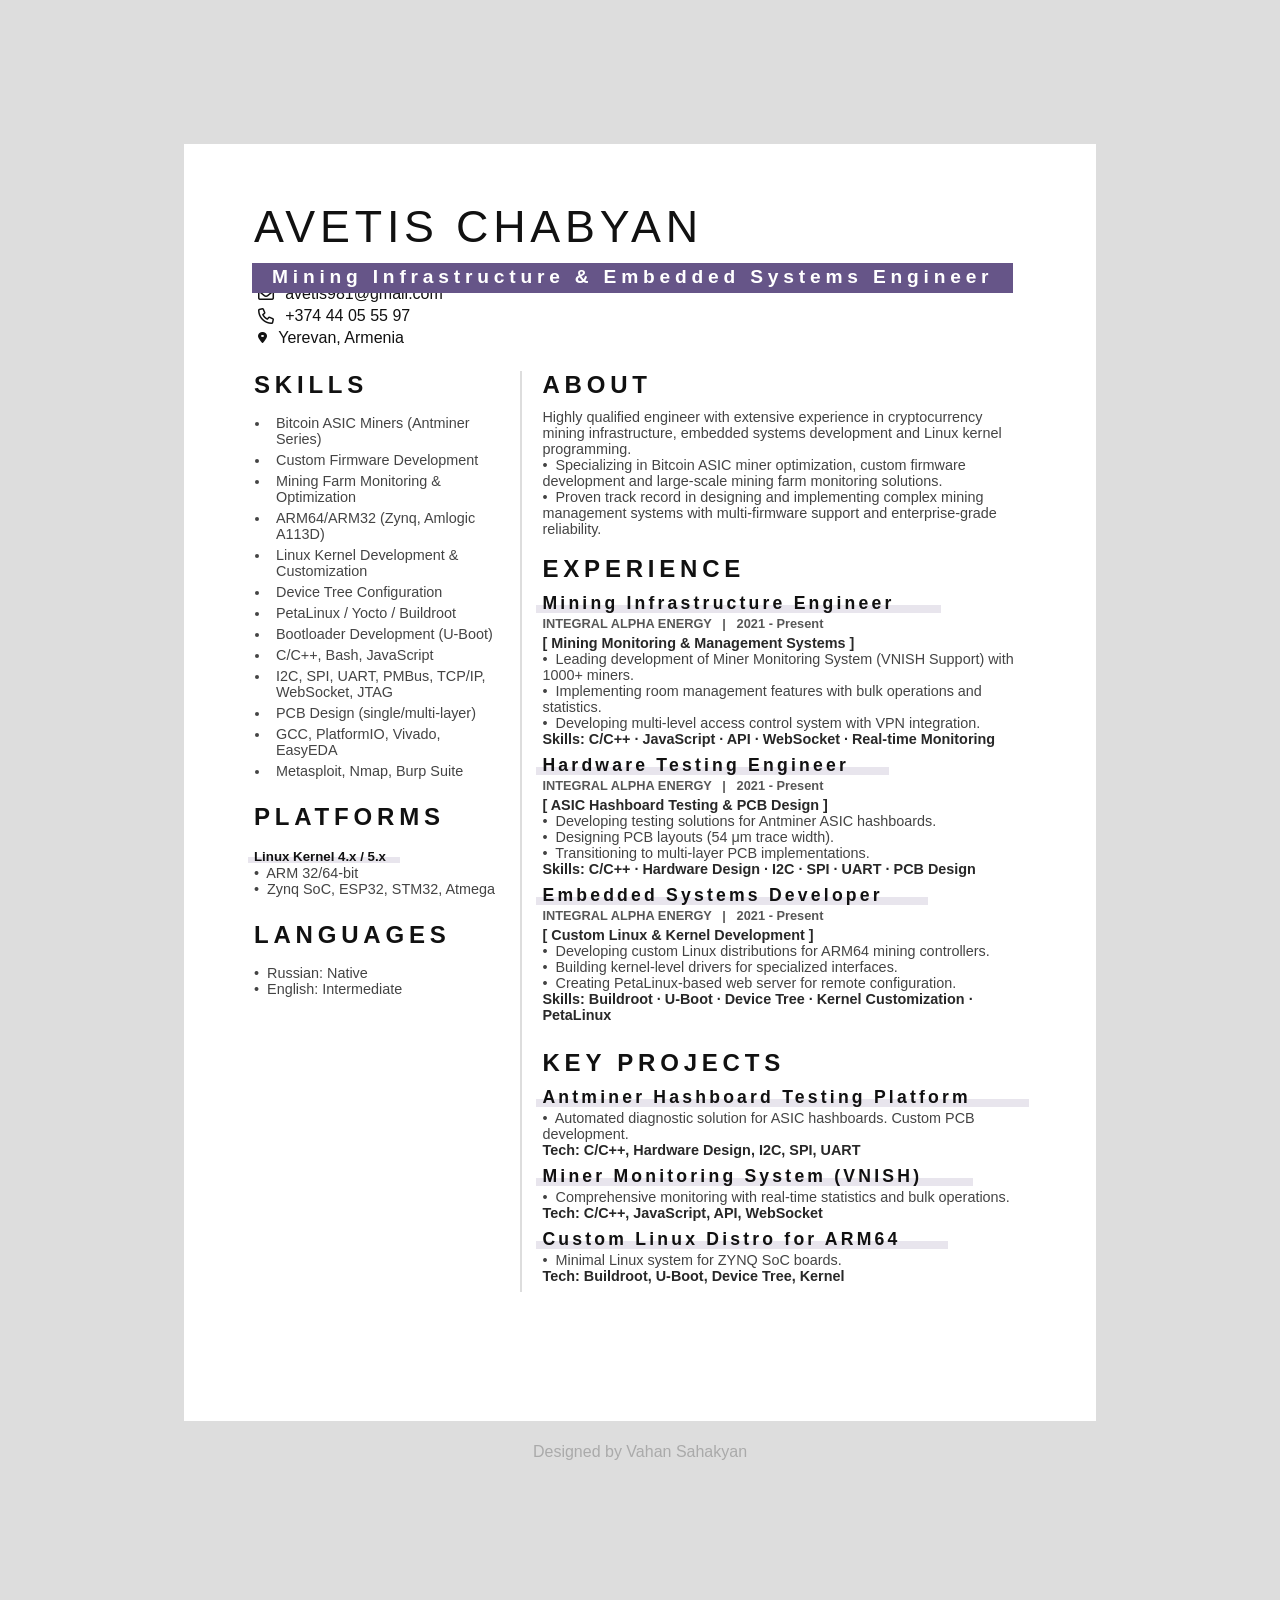
==== avetis-chabyan/index.html @ a79128ee "add Avetis Chabyan CV page Co-Authored-By: Claude Opus 4.6 <noreply@anthropic.com>" ====
<!DOCTYPE html>
<html lang="en">
  <head>
    <meta charset="UTF-8" />
    <meta http-equiv="X-UA-Compatible" content="IE=edge" />
    <meta
      name="viewport"
      content="width=device-width, initial-scale=0.5, maximum-scale=0.5"
    />
    <link rel="stylesheet" href="../style.css" />
    <link id="dark-css" rel="stylesheet" href="../dark.css" />
    <link id="pdf-mode-css" rel="stylesheet" href="../pdf-mode.css" disabled />
    <link
      href="https://fonts.googleapis.com/css2?family=Raleway"
      rel="stylesheet"
    />
    <link
      href="https://fonts.googleapis.com/css?family=Old+Standard+TT:400i|Rubik"
      rel="stylesheet"
    />
    <link rel="icon" type="image/png" href="../favicon_blue.png" />
    <link rel="stylesheet" href="../icons/fa6_1_1/css/all.min.css" />
    <script defer src="../script.js"></script>
    <title>Curriculum Vitae | Avetis Chabyan</title>
  </head>
  <body>
    <div class="cover">
      <div class="a4-grid">
        <div class="left"></div>
        <div class="middle">
          <div class="a4">
            <div class="wrapper">
              <header>
                <div class="title">
                  <h1 class="full-name">
                    AVETIS
                    <span>CHABYAN</span>
                  </h1>
                  <h4 class="profession">Mining Infrastructure & Embedded Systems Engineer</h4>
                </div>
              </header>
              <section class="pdf-mode-contacts">
                <div class="pdf-mode-contacts__row">
                  <i class="fa-regular fa-envelope"></i>
                  <div>avetis981@gmail.com</div>
                </div>
                <div class="pdf-mode-contacts__row">
                  <i class="fa-regular fa-phone"></i>
                  <div>+374 44 05 55 97</div>
                </div>
                <div class="pdf-mode-contacts__row">
                  <i class="fa-solid fa-location-dot fa-xs"></i>
                  <div>Yerevan, Armenia</div>
                </div>
              </section>
              <div class="content-wrapper">
                <aside>
                  <div class="skills">
                    <h2>SKILLS</h2>
                    <ul>
                      <li>Bitcoin ASIC Miners (Antminer Series)</li>
                      <li>Custom Firmware Development</li>
                      <li>Mining Farm Monitoring & Optimization</li>
                      <li>ARM64/ARM32 (Zynq, Amlogic A113D)</li>
                      <li>Linux Kernel Development & Customization</li>
                      <li>Device Tree Configuration</li>
                      <li>PetaLinux / Yocto / Buildroot</li>
                      <li>Bootloader Development (U-Boot)</li>
                      <li>C/C++, Bash, JavaScript</li>
                      <li>I2C, SPI, UART, PMBus, TCP/IP, WebSocket, JTAG</li>
                      <li>PCB Design (single/multi-layer)</li>
                      <li>GCC, PlatformIO, Vivado, EasyEDA</li>
                      <li>Metasploit, Nmap, Burp Suite</li>
                    </ul>
                  </div>

                  <h2>PLATFORMS</h2>
                  <div class="education">
                    <section>
                      <div>
                        <h5>Linux Kernel 4.x / 5.x</h5>
                        <p>&bull;&nbsp; ARM 32/64-bit</p>
                        <p>&bull;&nbsp; Zynq SoC, ESP32, STM32, Atmega</p>
                      </div>
                    </section>
                  </div>

                  <h2>LANGUAGES</h2>
                  <div class="education">
                    <section>
                      <div>
                        <p>&bull;&nbsp; Russian: Native</p>
                        <p>&bull;&nbsp; English: Intermediate</p>
                      </div>
                    </section>
                  </div>
                </aside>
                <div class="content">
                  <div class="experience">
                    <!-- ABOUT START -->
                    <h2>ABOUT</h2>
                    <p>
                      Highly qualified engineer with extensive experience in
                      cryptocurrency mining infrastructure, embedded systems
                      development and Linux kernel programming.
                      <br />&bull;&nbsp; Specializing in Bitcoin ASIC miner
                      optimization, custom firmware development and large-scale
                      mining farm monitoring solutions.
                      <br />&bull;&nbsp; Proven track record in designing and
                      implementing complex mining management systems with
                      multi-firmware support and enterprise-grade reliability.
                    </p>
                    <br />
                    <!-- ABOUT END -->

                    <!-- EXPERIENCE START -->
                    <h2>EXPERIENCE</h2>

                    <!-- 1 -->
                    <h3 class="experience-name">
                      Mining Infrastructure Engineer
                    </h3>
                    <div class="job-info">
                      <h4>
                        INTEGRAL ALPHA ENERGY
                        <span>&nbsp; | &nbsp;</span>
                        2021 - Present
                      </h4>
                    </div>
                    <p style="margin-bottom: 8px">
                      <strong>
                        [ Mining Monitoring & Management Systems ]
                      </strong>
                      <br />
                      &bull;&nbsp; Leading development of Miner Monitoring System
                      (VNISH Support) with 1000+ miners.
                      <br />&bull;&nbsp; Implementing room management features
                      with bulk operations and statistics.
                      <br />&bull;&nbsp; Developing multi-level access control
                      system with VPN integration.
                      <br />
                      <strong>
                        Skills: C/C++ · JavaScript · API · WebSocket · Real-time
                        Monitoring
                      </strong>
                    </p>

                    <!-- 2 -->
                    <h3 class="experience-name">
                      Hardware Testing Engineer
                    </h3>
                    <div class="job-info">
                      <h4>
                        INTEGRAL ALPHA ENERGY
                        <span>&nbsp; | &nbsp;</span>
                        2021 - Present
                      </h4>
                    </div>
                    <p style="margin-bottom: 8px">
                      <strong>
                        [ ASIC Hashboard Testing & PCB Design ]
                      </strong>
                      <br />
                      &bull;&nbsp; Developing testing solutions for Antminer ASIC
                      hashboards.
                      <br />&bull;&nbsp; Designing PCB layouts (54 μm trace
                      width).
                      <br />&bull;&nbsp; Transitioning to multi-layer PCB
                      implementations.
                      <br />
                      <strong>
                        Skills: C/C++ · Hardware Design · I2C · SPI · UART · PCB
                        Design
                      </strong>
                    </p>

                    <!-- 3 -->
                    <h3 class="experience-name">
                      Embedded Systems Developer
                    </h3>
                    <div class="job-info">
                      <h4>
                        INTEGRAL ALPHA ENERGY
                        <span>&nbsp; | &nbsp;</span>
                        2021 - Present
                      </h4>
                    </div>
                    <p style="margin-bottom: 8px">
                      <strong>
                        [ Custom Linux & Kernel Development ]
                      </strong>
                      <br />
                      &bull;&nbsp; Developing custom Linux distributions for
                      ARM64 mining controllers.
                      <br />&bull;&nbsp; Building kernel-level drivers for
                      specialized interfaces.
                      <br />&bull;&nbsp; Creating PetaLinux-based web server for
                      remote configuration.
                      <br />
                      <strong>
                        Skills: Buildroot · U-Boot · Device Tree · Kernel
                        Customization · PetaLinux
                      </strong>
                    </p>

                    <!-- EXPERIENCE END -->

                    <br />

                    <!-- KEY PROJECTS -->
                    <h2>KEY PROJECTS</h2>
                    <h3 class="experience-name">
                      Antminer Hashboard Testing Platform
                    </h3>
                    <p style="margin-bottom: 8px">
                      &bull;&nbsp; Automated diagnostic solution for ASIC
                      hashboards. Custom PCB development.
                      <br />
                      <strong>Tech: C/C++, Hardware Design, I2C, SPI, UART</strong>
                    </p>

                    <h3 class="experience-name">
                      Miner Monitoring System (VNISH)
                    </h3>
                    <p style="margin-bottom: 8px">
                      &bull;&nbsp; Comprehensive monitoring with real-time
                      statistics and bulk operations.
                      <br />
                      <strong>Tech: C/C++, JavaScript, API, WebSocket</strong>
                    </p>

                    <h3 class="experience-name">
                      Custom Linux Distro for ARM64
                    </h3>
                    <p style="margin-bottom: 8px">
                      &bull;&nbsp; Minimal Linux system for ZYNQ SoC boards.
                      <br />
                      <strong>Tech: Buildroot, U-Boot, Device Tree, Kernel</strong>
                    </p>
                  </div>
                </div>
              </div>
            </div>
          </div>
        </div>
        <div class="right"></div>
      </div>

      <footer></footer>
    </div>
  </body>
</html>
---- style.css ----
:root {
  --primary-color: #658;
}

* {
  padding: 0;
  margin: 0;
  color: #111;

  font-family: 'Helvetica Neue', sans-serif;
}
html {
  background-color: #ddd;

  background-size: 10px 10px;
  background-position: 0 0, 5px 5px;
  background-repeat: repeat;
}

.cover {
  z-index: 0;
  height: 100vh;
  width: 100%;
}
.a4-grid {
  display: grid;
  grid-template-columns: 1fr 1fr 1fr;
  justify-items: center;
  align-items: center;
  height: 100vh;
}
.left {
  display: block;
  min-width: 6vw;
}
.right {
  display: block;
  /* min-width: 10vw; */
}

.a4 {
  z-index: 100;
  background: #fff;
  margin: 9em 0em 18em 0em;
  /*  */
  width: 57rem;
  aspect-ratio: 1 / 1.4;

  /* box-shadow: 20px 13px 30px #0002; */

  position: relative;
}
.a4::after {
  content: 'Designed by Vahan Sahakyan';
  position: absolute;
  bottom: -2.5rem;
  left: 50%;
  transform: translateX(-50%);
  color: #aaa;
}

.ln-svg,
.gh-svg {
  fill: #777;
  cursor: pointer;
}
.ln-svg:hover {
  fill: #0b65c2;
}
.gh-svg:hover {
  fill: #2e3741;
}

.hidden {
  display: none;
}

.sticker {
  z-index: 200;
  position: absolute;
  height: 95px;
  /* width: 195px; */
  /* top: 70px; */
  bottom: -45px;
  left: -50px;
  border: 1px solid #0006;
  border-radius: 4px;
  background-color: var(--primary-color);
  backdrop-filter: blur(3px);
  -webkit-backdrop-filter: blur(3px);
  box-shadow: 10px 5px 7px #0001;
  /*  */
  box-sizing: border-box;
  line-height: 30px;
  padding: 35px;
  display: flex;
  flex-direction: column;
  align-items: flex-start;
  justify-content: center;
}
li a:hover {
  outline: none;
  border: 1px solid #0006;
}
li a:active span,
li a:active {
  /* opacity: 0.9; */
  opacity: 0.9;
  /* color: #555; */
}
li a,
li a:active {
  box-shadow: none;
  transform: unset;
  transition: 70ms;
  border: 1px solid #0003;
  border-radius: 4px;
  background-color: var(--primary-color);
  padding: 0 1.6rem;
  text-decoration: none;
  cursor: pointer;
}

.phone,
.email {
  cursor: pointer;
  color: #222;

  font-family: 'Helvetica Neue', sans-serif;
  font-weight: bold;
  font-size: 1.2rem;
  flex: 1;
  opacity: 0.8;
}
.phone:hover,
.email:hover {
  opacity: 1;
}
.phone:active,
.email:active {
  opacity: 0.6;
}
/* .phone {
  flex: 1;
}
.email {
  flex: 1;
} */

header {
  display: flex;
  justify-content: space-between;
  align-items: center;
}

.avatar,
.full-name {
  flex: 1 1 1;
}
.avatar {
  margin-right: 1rem;
  margin-bottom: 0rem;
  z-index: 200;
  border-radius: 8px;
  height: 140px;
  width: 140px;
  backdrop-filter: blur(5px);
  -webkit-backdrop-filter: blur(5px);
  box-shadow: 10px 5px 14px #0004;

  /* background-image: url('./img/avatarShot2.png'); */
  background: url('./img/avatarShot2.jpeg');
  /* background-repeat: no-repeat; */
  background-size: 103%;
}

.full-name {
  font-family: 'Rubik', Sans-Serif;

  font-family: 'Helvetica Neue', sans-serif;
  font-weight: bold;

  margin-left: 20px;
  margin-bottom: 14px;
  font-weight: 300;
  font-size: 2.8rem;
  line-height: 1em;
}
.full-name span {
  font-weight: 300;
  font-family: 'Rubik', Sans-Serif;

  font-family: 'Helvetica Neue', sans-serif;

  padding: 0px;
}
.profession {
  font-family: 'Helvetica Neue', sans-serif;
  height: 30px;
  margin-bottom: 0;
  margin-left: 18px;
  padding: 0 20px;
  width: fit-content;
  font-size: 1.2rem;
  color: #ffffff;
  background-color: var(--primary-color);

  line-height: 1.5em;
}

.profession:before {
  z-index: 1;
  /* content: ''; */
  position: absolute;
  bottom: 0;
  left: 99%;
  width: 8px;
  height: 0;
  border-top: 30px solid var(--primary-color);
  border-right: 1.6em solid transparent;
}

.title {
  position: relative;
}

h1,
h2,
h3,
h4 {
  font-family: 'Helvetica Neue', sans-serif;
  font-weight: bold;
}

h2 {
  font-weight: 600;
  /* margin-bottom: 20px; */
  margin-bottom: 10px;
  letter-spacing: 0.3rem;
}
h3 {
  font-size: 1.1rem;
  font-weight: 600;
  margin-bottom: 5px;
  letter-spacing: 0.2rem;
}
h4 {
  font-size: 0.8rem;
  font-weight: 600;
  margin-bottom: 5px;
}
.education section {
  margin-bottom: 1.5rem;
}
.education section div {
  margin-bottom: 12px;
}
.education h5 {
  position: relative;
  display: inline-block;
  z-index: 2 !important;
}
.education h5:after {
  z-index: -1 !important;
  content: '';
  height: 6px;
  width: 115%;
  background-color: var(--primary-color);
  opacity: 0.15;
  position: absolute;
  bottom: 1px;
  left: -6px;
}
strong {
  opacity: 0.9;
}
h6 {
  color: var(--primary-color);
  font-size: 12px;
  /* opacity: 0.7; */
}

.job-info {
  display: flex;
  align-items: center;
  justify-content: start;
  gap: 2em;
  opacity: 0.7;
  margin-bottom: 4px;
}
.job-info > * {
  margin: 0;
}

hr {
  border: none;
  height: 2px;
  background-color: #ddd;
}

h3.experience-name {
  position: relative;
  display: inline-block;
  margin-top: 0px;
  margin-bottom: 2px;
  z-index: 2 !important;
}
.experience-name:after {
  z-index: -1 !important;
  content: '';
  height: 8px;
  width: 115%;
  background-color: var(--primary-color);
  opacity: 0.15;
  position: absolute;
  bottom: 1px;
  left: -6px;
}

ul {
  padding-left: 1em;
  /* margin-bottom: 40px; */
  margin-bottom: 20px;
}
p {
  color: #777;
  color: #444;
  font-size: 0.9rem;
}

li {
  color: #777;
  color: #444;

  font-size: 0.9rem;
  padding-left: 6px;
}
.experience li {
  list-style: '>>';
}
li strong {
  font-family: 'Helvetica Neue', sans-serif;
  font-weight: bold;
  color: #444;
}

.project-cta {
  display: flex;
  justify-content: start;
  flex-direction: row-reverse;
  gap: 0.5rem;
  margin-top: -1em;
  margin-left: -1.5em;
}

.project-cta a:last-child {
  padding: 0 0.5rem;
}
.project-cta a:hover .code-expand-icon-show,
.project-cta a .code-expand-icon-hide {
  display: inline-block;
}
.project-cta a:hover .code-expand-icon-hide,
.project-cta a .code-expand-icon-show {
  display: none;
}
.project-cta span {
  display: flex;
  gap: 0.5rem;
}
.code-expand-icon-hide,
.code-expand-icon-show {
  height: 18px;
  opacity: 0.6;
  color: #0001;
}
footer {
  height: 0px;
}

.a4 .wrapper {
  padding: 60px 50px;
  overflow: hidden;
}

.a4 header {
  /* background-color: darkgray; */
  margin-bottom: 40px;
  letter-spacing: 0.3rem;
}

.a4 .content-wrapper {
  /* background-color: darkgray; */
  display: flex;
}

.a4 .content-wrapper aside {
  padding: 0 15px 0 20px;
  flex: 3.9;
}
.a4 .content-wrapper .content {
  border-left: 2px solid #ddd;
  padding: 0 20px;
  flex: 7.5;
}
.a4 .content-wrapper aside ul {
  margin-bottom: 1.5em;
}
.a4 .content-wrapper aside ul > ul {
  margin-bottom: 0;
  list-style: disc;
}
.a4 .content-wrapper aside li {
  margin-bottom: 5px;
}
.a4 .content-wrapper aside h2 {
  margin-bottom: 1rem;
}
.a4 .content-wrapper aside h3 {
  margin-top: 20px;
}
.a4 .content-wrapper .content ul:last-child {
  margin-bottom: 0;
}

.skills h2 {
  margin-bottom: 0.2rem;
}
.skills h3 {
  margin-bottom: 1.2rem;
}

#download svg {
  width: 2em;
  stroke: #666;
}
#download span {
  color: #666;
}
#download:hover svg,
#download:hover span {
  filter: brightness(50%);
}

#download {
  z-index: 9999;
  display: flex;
  align-items: center;
  gap: 1.25em;
  width: 10em;

  background-color: #fffa;
  /* border-radius: 10% / 1.5%; */
  backdrop-filter: blur(8px);
  -webkit-backdrop-filter: blur(8px);
  box-shadow: 10px 10px 25px #0002;

  border-radius: 10000px;

  text-decoration: none;
  position: fixed;
  padding: 0.5em 1.5em;
  left: 50%;
  top: 3em;
  transform: translate(-50%);
}
#download:active {
  opacity: 0.7;
}

section.pdf-mode-contacts {
  display: flex;
  margin: -3rem 0 1.5rem 1.5rem;
  flex-direction: column;
  gap: 4px;
  width: fit-content;
}
section.pdf-mode-contacts div.pdf-mode-contacts__row {
  display: flex;
  align-items: center;
  gap: 0.7rem;
}
.cursor-pointer {
  cursor: pointer;
}

@media print {
  #download,
  .glass,
  .sticker,
  .project-cta {
    display: none !important;
  }
  div.wrapper {
    padding-top: 3.3rem !important;
  }
  html {
    background: none;
  }
  .a4 {
    box-shadow: none;
    margin: 0;
  }
  .a4::after {
    display: none;
  }
}
---- dark.css ----
:root {
  --primary-color: rgb(111, 156, 208);
  --primary-color: #98c;
}

* {
  color: #eee;
}
html {
  background-color: #202124;
  /* background-image: radial-gradient(#333 10%, transparent 11%), */
  /* radial-gradient(#333 10%, transparent 11%); */
  /* background-image: none; */
}

.a4 {
  background: #303134;
  /* box-shadow: 20px 13px 30px #0002; */
  box-shadow: none;
}
.a4 .content-wrapper .content {
  border-left: 2px solid #fff2;
}

hr {
  background-color: #fff2;
}

.experience-name {
  color: var(--primary-color);
  opacity: 0.8;
}

.education h5 {
  color: var(--primary-color);
}
.experience-name:after,
.education h5:after {
  display: none;
}

.education h6 {
  color: unset;
  opacity: 0.9;
}

.ln-svg,
.gh-svg {
  fill: #606164;
}
.ln-svg:hover {
  fill: #0b65c2;
}
.gh-svg:hover {
  fill: #bbc4d0;
}
.glass {
  background-color: #8881;
  /* backdrop-filter: blur(20px); */
  box-shadow: 15px 15px 40px #0003;
  box-shadow: none;
}
.clipboard-message {
  color: #999;
}

.sticker {
  background-color: var(--primary-color);
}
.phone,
.email {
  color: #222;
}

.avatar {
  /* box-shadow: 10px 5px 14px #0004; */
  box-shadow: 5px 5px 10px #0002;
}

.profession {
  color: #000;
  background-color: var(--primary-color);
}
.profession:after {
  background-color: #fff2;
}

p {
  color: #bbb;
}

li {
  color: #bbb;
}
li strong {
  font-family: 'ProductSans Bold';
  color: #ddd;
}
a,
a * {
  color: #333 !important;
}

#download svg {
  width: 2em;
  stroke: #eee;
}
#download span {
  color: #eee !important;
}
#download:hover svg {
  stroke: var(--primary-color);
}
#download:hover span {
  /* color: var(--primary-color); */
}

#download:hover svg,
#download:hover span {
  filter: brightness(200%);
}

#download {
  background-color: #444b;
  backdrop-filter: blur(8px);
  -webkit-backdrop-filter: blur(8px);
}
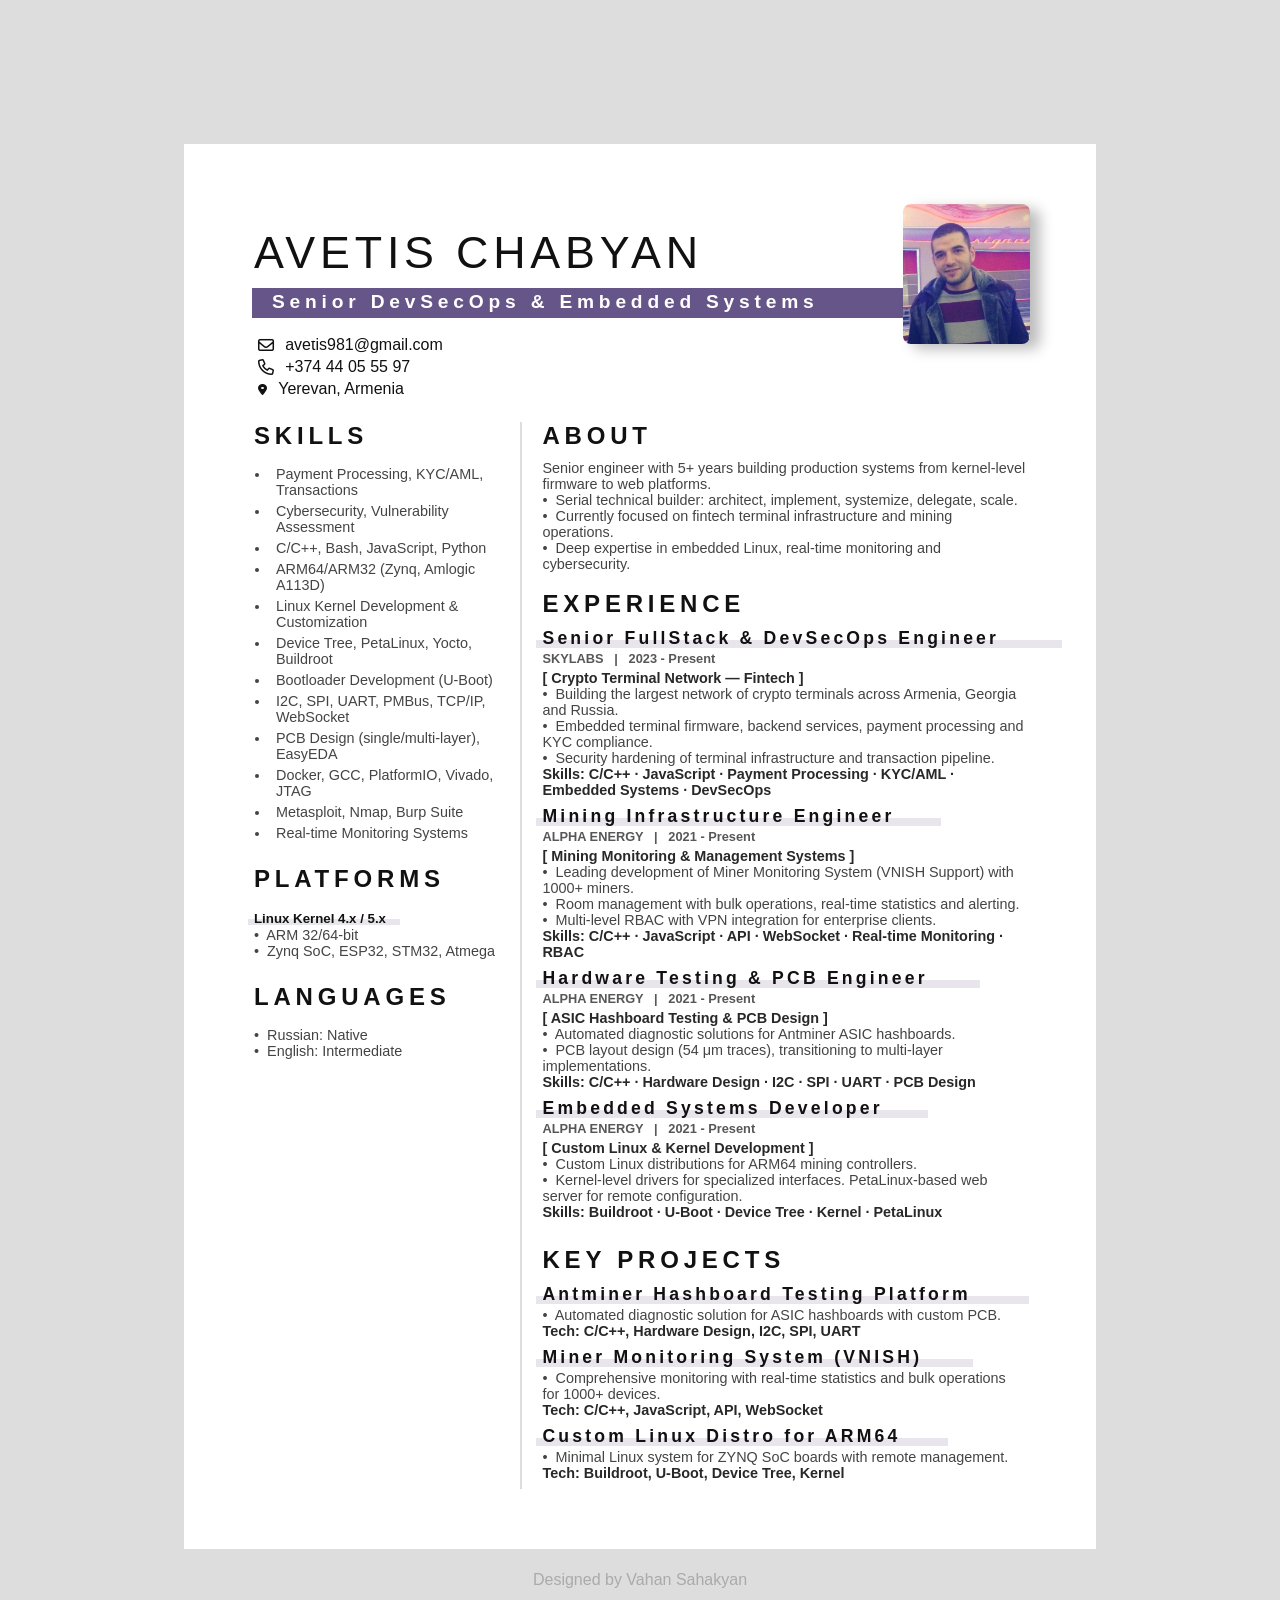
==== commit fb8e315e: "update all CVs: add Skylabs/Alpha Energy, avatars, Konstantin Orlov CV - Edgar: add Skylabs (fintech" ====
--- a/avetis-chabyan/index.html
+++ b/avetis-chabyan/index.html
@@ -22,6 +22,21 @@
     <link rel="stylesheet" href="../icons/fa6_1_1/css/all.min.css" />
     <script defer src="../script.js"></script>
     <title>Curriculum Vitae | Avetis Chabyan</title>
+    <style>
+      .avatar-avetis {
+        margin-right: 1rem;
+        z-index: 200;
+        border-radius: 8px;
+        height: 140px;
+        width: 140px;
+        backdrop-filter: blur(5px);
+        -webkit-backdrop-filter: blur(5px);
+        box-shadow: 10px 5px 14px #0004;
+        background: url('./avatar.jpg');
+        background-size: cover;
+        background-position: center top;
+      }
+    </style>
   </head>
   <body>
     <div class="cover">
@@ -36,8 +51,9 @@
                     AVETIS
                     <span>CHABYAN</span>
                   </h1>
-                  <h4 class="profession">Mining Infrastructure & Embedded Systems Engineer</h4>
-                </div>
+                  <h4 class="profession">Senior DevSecOps & Embedded Systems Engineer</h4>
+                </div>
+                <div class="avatar-avetis"></div>
               </header>
               <section class="pdf-mode-contacts">
                 <div class="pdf-mode-contacts__row">
@@ -58,19 +74,18 @@
                   <div class="skills">
                     <h2>SKILLS</h2>
                     <ul>
-                      <li>Bitcoin ASIC Miners (Antminer Series)</li>
-                      <li>Custom Firmware Development</li>
-                      <li>Mining Farm Monitoring & Optimization</li>
+                      <li>Payment Processing, KYC/AML, Transactions</li>
+                      <li>Cybersecurity, Vulnerability Assessment</li>
+                      <li>C/C++, Bash, JavaScript, Python</li>
                       <li>ARM64/ARM32 (Zynq, Amlogic A113D)</li>
-                      <li>Linux Kernel Development & Customization</li>
-                      <li>Device Tree Configuration</li>
-                      <li>PetaLinux / Yocto / Buildroot</li>
+                      <li>Linux Kernel Development &amp; Customization</li>
+                      <li>Device Tree, PetaLinux, Yocto, Buildroot</li>
                       <li>Bootloader Development (U-Boot)</li>
-                      <li>C/C++, Bash, JavaScript</li>
-                      <li>I2C, SPI, UART, PMBus, TCP/IP, WebSocket, JTAG</li>
-                      <li>PCB Design (single/multi-layer)</li>
-                      <li>GCC, PlatformIO, Vivado, EasyEDA</li>
+                      <li>I2C, SPI, UART, PMBus, TCP/IP, WebSocket</li>
+                      <li>PCB Design (single/multi-layer), EasyEDA</li>
+                      <li>Docker, GCC, PlatformIO, Vivado, JTAG</li>
                       <li>Metasploit, Nmap, Burp Suite</li>
+                      <li>Real-time Monitoring Systems</li>
                     </ul>
                   </div>
 
@@ -100,15 +115,14 @@
                     <!-- ABOUT START -->
                     <h2>ABOUT</h2>
                     <p>
-                      Highly qualified engineer with extensive experience in
-                      cryptocurrency mining infrastructure, embedded systems
-                      development and Linux kernel programming.
-                      <br />&bull;&nbsp; Specializing in Bitcoin ASIC miner
-                      optimization, custom firmware development and large-scale
-                      mining farm monitoring solutions.
-                      <br />&bull;&nbsp; Proven track record in designing and
-                      implementing complex mining management systems with
-                      multi-firmware support and enterprise-grade reliability.
+                      Senior engineer with 5+ years building production systems
+                      from kernel-level firmware to web platforms.
+                      <br />&bull;&nbsp; Serial technical builder: architect,
+                      implement, systemize, delegate, scale.
+                      <br />&bull;&nbsp; Currently focused on fintech terminal
+                      infrastructure and mining operations.
+                      <br />&bull;&nbsp; Deep expertise in embedded Linux,
+                      real-time monitoring and cybersecurity.
                     </p>
                     <br />
                     <!-- ABOUT END -->
@@ -116,90 +130,116 @@
                     <!-- EXPERIENCE START -->
                     <h2>EXPERIENCE</h2>
 
-                    <!-- 1 -->
+                    <!-- SKYLABS -->
+                    <h3 class="experience-name">
+                      Senior FullStack &amp; DevSecOps Engineer
+                    </h3>
+                    <div class="job-info">
+                      <h4>
+                        SKYLABS
+                        <span>&nbsp; | &nbsp;</span>
+                        2023 - Present
+                      </h4>
+                    </div>
+                    <p style="margin-bottom: 8px">
+                      <strong>
+                        [ Crypto Terminal Network &mdash; Fintech ]
+                      </strong>
+                      <br />
+                      &bull;&nbsp; Building the largest network of crypto
+                      terminals across Armenia, Georgia and Russia.
+                      <br />&bull;&nbsp; Embedded terminal firmware, backend
+                      services, payment processing and KYC compliance.
+                      <br />&bull;&nbsp; Security hardening of terminal
+                      infrastructure and transaction pipeline.
+                      <br />
+                      <strong>
+                        Skills: C/C++ · JavaScript · Payment Processing ·
+                        KYC/AML · Embedded Systems · DevSecOps
+                      </strong>
+                    </p>
+
+                    <!-- ALPHA ENERGY — MINING INFRA -->
                     <h3 class="experience-name">
                       Mining Infrastructure Engineer
                     </h3>
                     <div class="job-info">
                       <h4>
-                        INTEGRAL ALPHA ENERGY
+                        ALPHA ENERGY
                         <span>&nbsp; | &nbsp;</span>
                         2021 - Present
                       </h4>
                     </div>
                     <p style="margin-bottom: 8px">
                       <strong>
-                        [ Mining Monitoring & Management Systems ]
+                        [ Mining Monitoring &amp; Management Systems ]
                       </strong>
                       <br />
                       &bull;&nbsp; Leading development of Miner Monitoring System
                       (VNISH Support) with 1000+ miners.
-                      <br />&bull;&nbsp; Implementing room management features
-                      with bulk operations and statistics.
-                      <br />&bull;&nbsp; Developing multi-level access control
-                      system with VPN integration.
-                      <br />
-                      <strong>
-                        Skills: C/C++ · JavaScript · API · WebSocket · Real-time
-                        Monitoring
-                      </strong>
-                    </p>
-
-                    <!-- 2 -->
-                    <h3 class="experience-name">
-                      Hardware Testing Engineer
-                    </h3>
-                    <div class="job-info">
-                      <h4>
-                        INTEGRAL ALPHA ENERGY
+                      <br />&bull;&nbsp; Room management with bulk operations,
+                      real-time statistics and alerting.
+                      <br />&bull;&nbsp; Multi-level RBAC with VPN integration
+                      for enterprise clients.
+                      <br />
+                      <strong>
+                        Skills: C/C++ · JavaScript · API · WebSocket ·
+                        Real-time Monitoring · RBAC
+                      </strong>
+                    </p>
+
+                    <!-- ALPHA ENERGY — HW TESTING -->
+                    <h3 class="experience-name">
+                      Hardware Testing &amp; PCB Engineer
+                    </h3>
+                    <div class="job-info">
+                      <h4>
+                        ALPHA ENERGY
                         <span>&nbsp; | &nbsp;</span>
                         2021 - Present
                       </h4>
                     </div>
                     <p style="margin-bottom: 8px">
                       <strong>
-                        [ ASIC Hashboard Testing & PCB Design ]
-                      </strong>
-                      <br />
-                      &bull;&nbsp; Developing testing solutions for Antminer ASIC
-                      hashboards.
-                      <br />&bull;&nbsp; Designing PCB layouts (54 μm trace
-                      width).
-                      <br />&bull;&nbsp; Transitioning to multi-layer PCB
-                      implementations.
-                      <br />
-                      <strong>
-                        Skills: C/C++ · Hardware Design · I2C · SPI · UART · PCB
-                        Design
-                      </strong>
-                    </p>
-
-                    <!-- 3 -->
+                        [ ASIC Hashboard Testing &amp; PCB Design ]
+                      </strong>
+                      <br />
+                      &bull;&nbsp; Automated diagnostic solutions for Antminer
+                      ASIC hashboards.
+                      <br />&bull;&nbsp; PCB layout design (54 μm traces),
+                      transitioning to multi-layer implementations.
+                      <br />
+                      <strong>
+                        Skills: C/C++ · Hardware Design · I2C · SPI · UART ·
+                        PCB Design
+                      </strong>
+                    </p>
+
+                    <!-- ALPHA ENERGY — EMBEDDED -->
                     <h3 class="experience-name">
                       Embedded Systems Developer
                     </h3>
                     <div class="job-info">
                       <h4>
-                        INTEGRAL ALPHA ENERGY
+                        ALPHA ENERGY
                         <span>&nbsp; | &nbsp;</span>
                         2021 - Present
                       </h4>
                     </div>
                     <p style="margin-bottom: 8px">
                       <strong>
-                        [ Custom Linux & Kernel Development ]
-                      </strong>
-                      <br />
-                      &bull;&nbsp; Developing custom Linux distributions for
-                      ARM64 mining controllers.
-                      <br />&bull;&nbsp; Building kernel-level drivers for
-                      specialized interfaces.
-                      <br />&bull;&nbsp; Creating PetaLinux-based web server for
-                      remote configuration.
-                      <br />
-                      <strong>
-                        Skills: Buildroot · U-Boot · Device Tree · Kernel
-                        Customization · PetaLinux
+                        [ Custom Linux &amp; Kernel Development ]
+                      </strong>
+                      <br />
+                      &bull;&nbsp; Custom Linux distributions for ARM64 mining
+                      controllers.
+                      <br />&bull;&nbsp; Kernel-level drivers for specialized
+                      interfaces. PetaLinux-based web server for remote
+                      configuration.
+                      <br />
+                      <strong>
+                        Skills: Buildroot · U-Boot · Device Tree · Kernel ·
+                        PetaLinux
                       </strong>
                     </p>
 
@@ -214,7 +254,7 @@
                     </h3>
                     <p style="margin-bottom: 8px">
                       &bull;&nbsp; Automated diagnostic solution for ASIC
-                      hashboards. Custom PCB development.
+                      hashboards with custom PCB.
                       <br />
                       <strong>Tech: C/C++, Hardware Design, I2C, SPI, UART</strong>
                     </p>
@@ -224,7 +264,7 @@
                     </h3>
                     <p style="margin-bottom: 8px">
                       &bull;&nbsp; Comprehensive monitoring with real-time
-                      statistics and bulk operations.
+                      statistics and bulk operations for 1000+ devices.
                       <br />
                       <strong>Tech: C/C++, JavaScript, API, WebSocket</strong>
                     </p>
@@ -233,7 +273,8 @@
                       Custom Linux Distro for ARM64
                     </h3>
                     <p style="margin-bottom: 8px">
-                      &bull;&nbsp; Minimal Linux system for ZYNQ SoC boards.
+                      &bull;&nbsp; Minimal Linux system for ZYNQ SoC boards
+                      with remote management.
                       <br />
                       <strong>Tech: Buildroot, U-Boot, Device Tree, Kernel</strong>
                     </p>
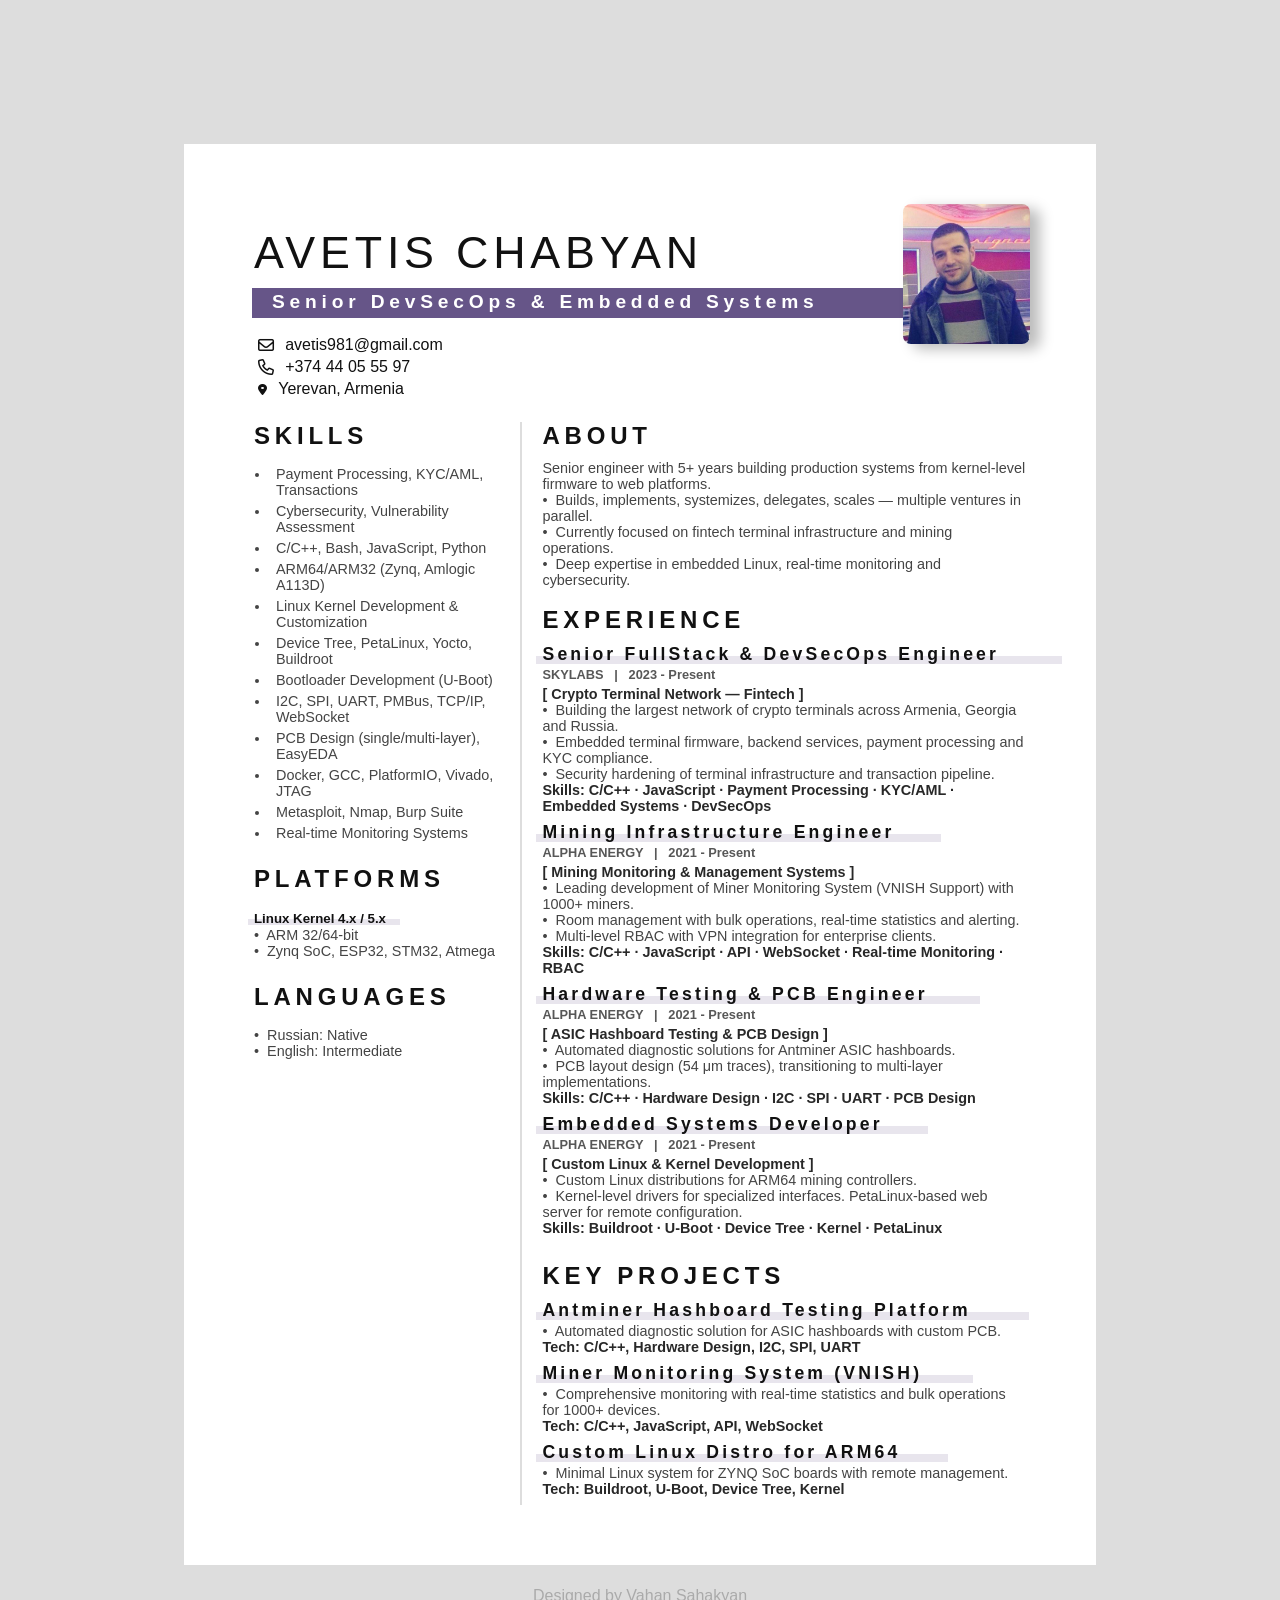
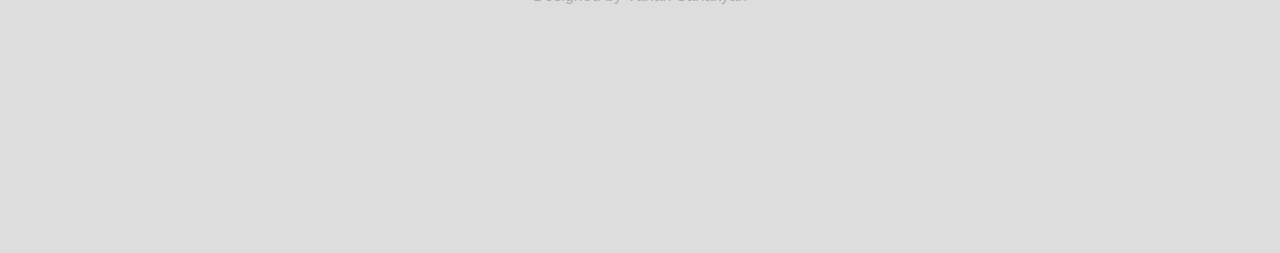
==== commit 79d082c1: "fix consistency issues across all CVs and team page - Replace "serial" with "multiple ventures in pa" ====
--- a/avetis-chabyan/index.html
+++ b/avetis-chabyan/index.html
@@ -117,8 +117,8 @@
                     <p>
                       Senior engineer with 5+ years building production systems
                       from kernel-level firmware to web platforms.
-                      <br />&bull;&nbsp; Serial technical builder: architect,
-                      implement, systemize, delegate, scale.
+                      <br />&bull;&nbsp; Builds, implements, systemizes,
+                      delegates, scales — multiple ventures in parallel.
                       <br />&bull;&nbsp; Currently focused on fintech terminal
                       infrastructure and mining operations.
                       <br />&bull;&nbsp; Deep expertise in embedded Linux,
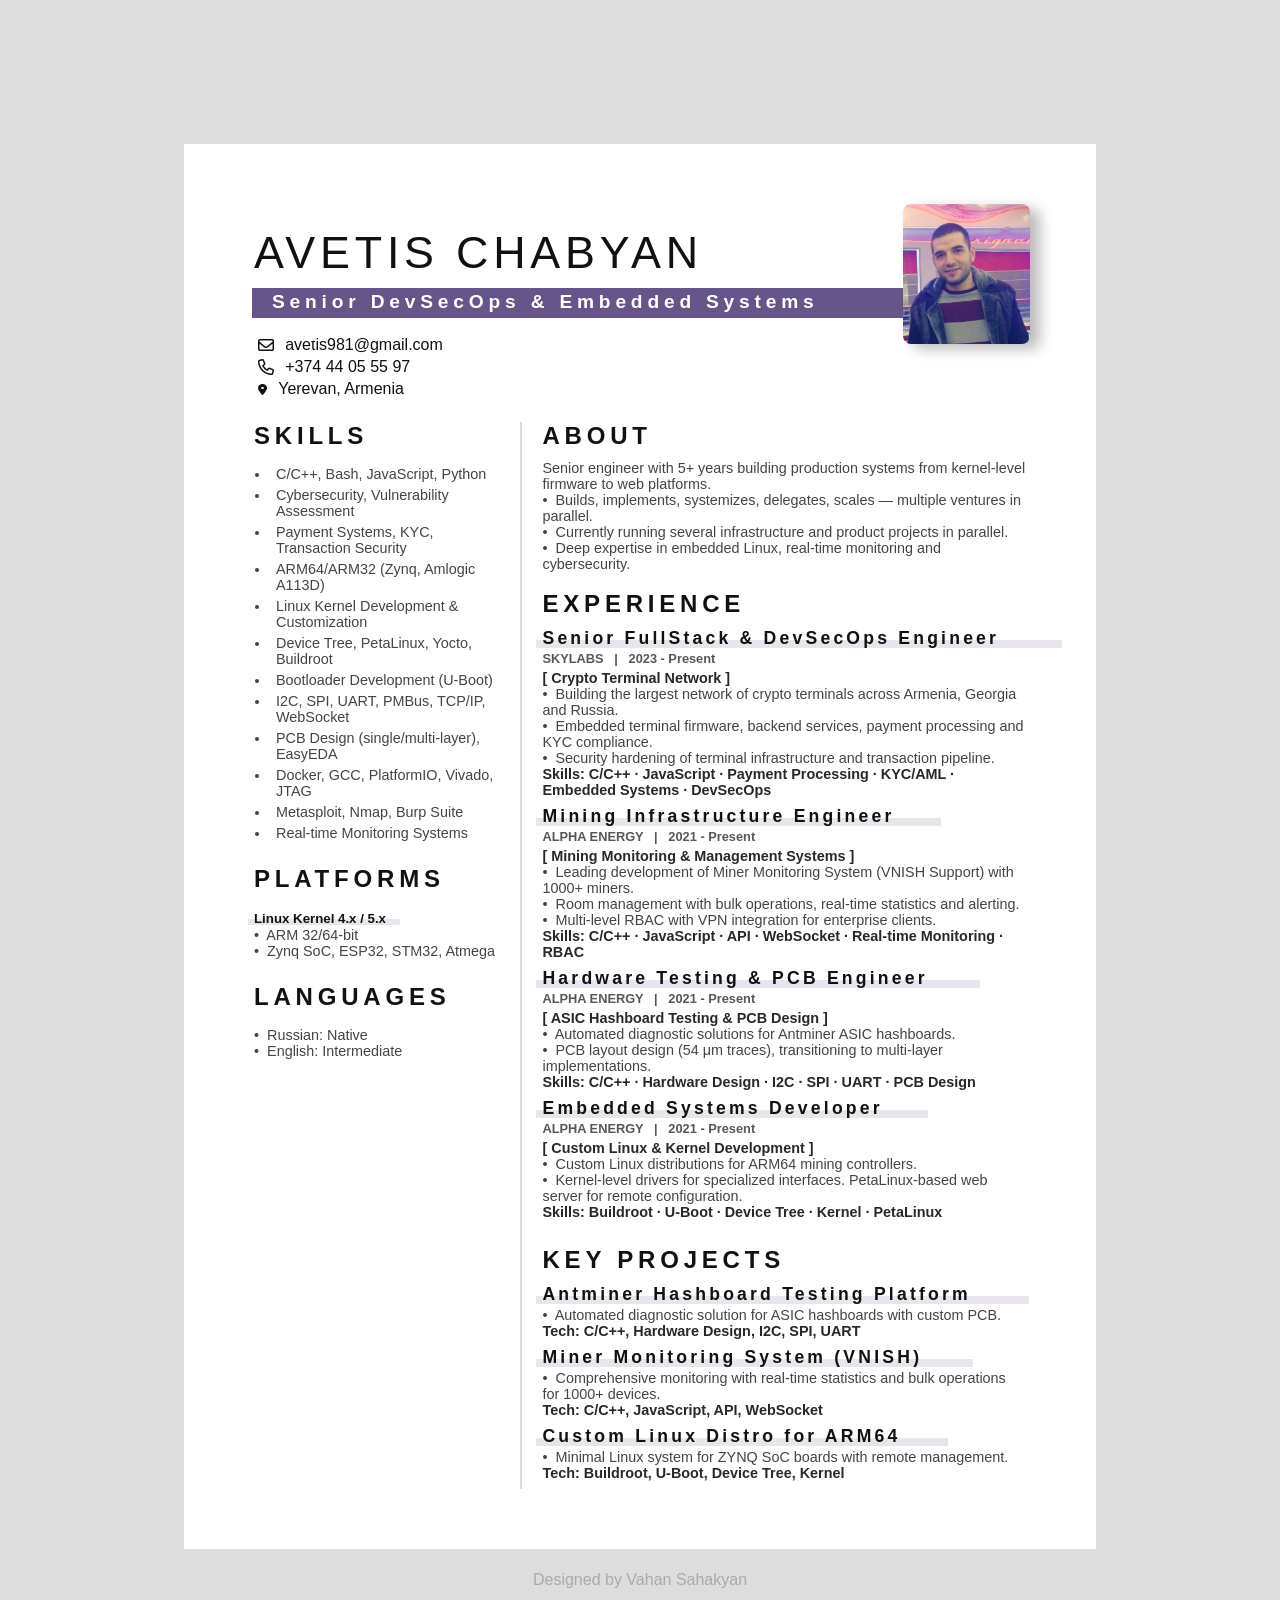
==== commit b6f161e2: "tone down fintech-specific language, reorder skills by depth - Team page: generic tagline, remove Fi" ====
--- a/avetis-chabyan/index.html
+++ b/avetis-chabyan/index.html
@@ -74,9 +74,9 @@
                   <div class="skills">
                     <h2>SKILLS</h2>
                     <ul>
-                      <li>Payment Processing, KYC/AML, Transactions</li>
+                      <li>C/C++, Bash, JavaScript, Python</li>
                       <li>Cybersecurity, Vulnerability Assessment</li>
-                      <li>C/C++, Bash, JavaScript, Python</li>
+                      <li>Payment Systems, KYC, Transaction Security</li>
                       <li>ARM64/ARM32 (Zynq, Amlogic A113D)</li>
                       <li>Linux Kernel Development &amp; Customization</li>
                       <li>Device Tree, PetaLinux, Yocto, Buildroot</li>
@@ -119,8 +119,8 @@
                       from kernel-level firmware to web platforms.
                       <br />&bull;&nbsp; Builds, implements, systemizes,
                       delegates, scales — multiple ventures in parallel.
-                      <br />&bull;&nbsp; Currently focused on fintech terminal
-                      infrastructure and mining operations.
+                      <br />&bull;&nbsp; Currently running several
+                      infrastructure and product projects in parallel.
                       <br />&bull;&nbsp; Deep expertise in embedded Linux,
                       real-time monitoring and cybersecurity.
                     </p>
@@ -143,7 +143,7 @@
                     </div>
                     <p style="margin-bottom: 8px">
                       <strong>
-                        [ Crypto Terminal Network &mdash; Fintech ]
+                        [ Crypto Terminal Network ]
                       </strong>
                       <br />
                       &bull;&nbsp; Building the largest network of crypto
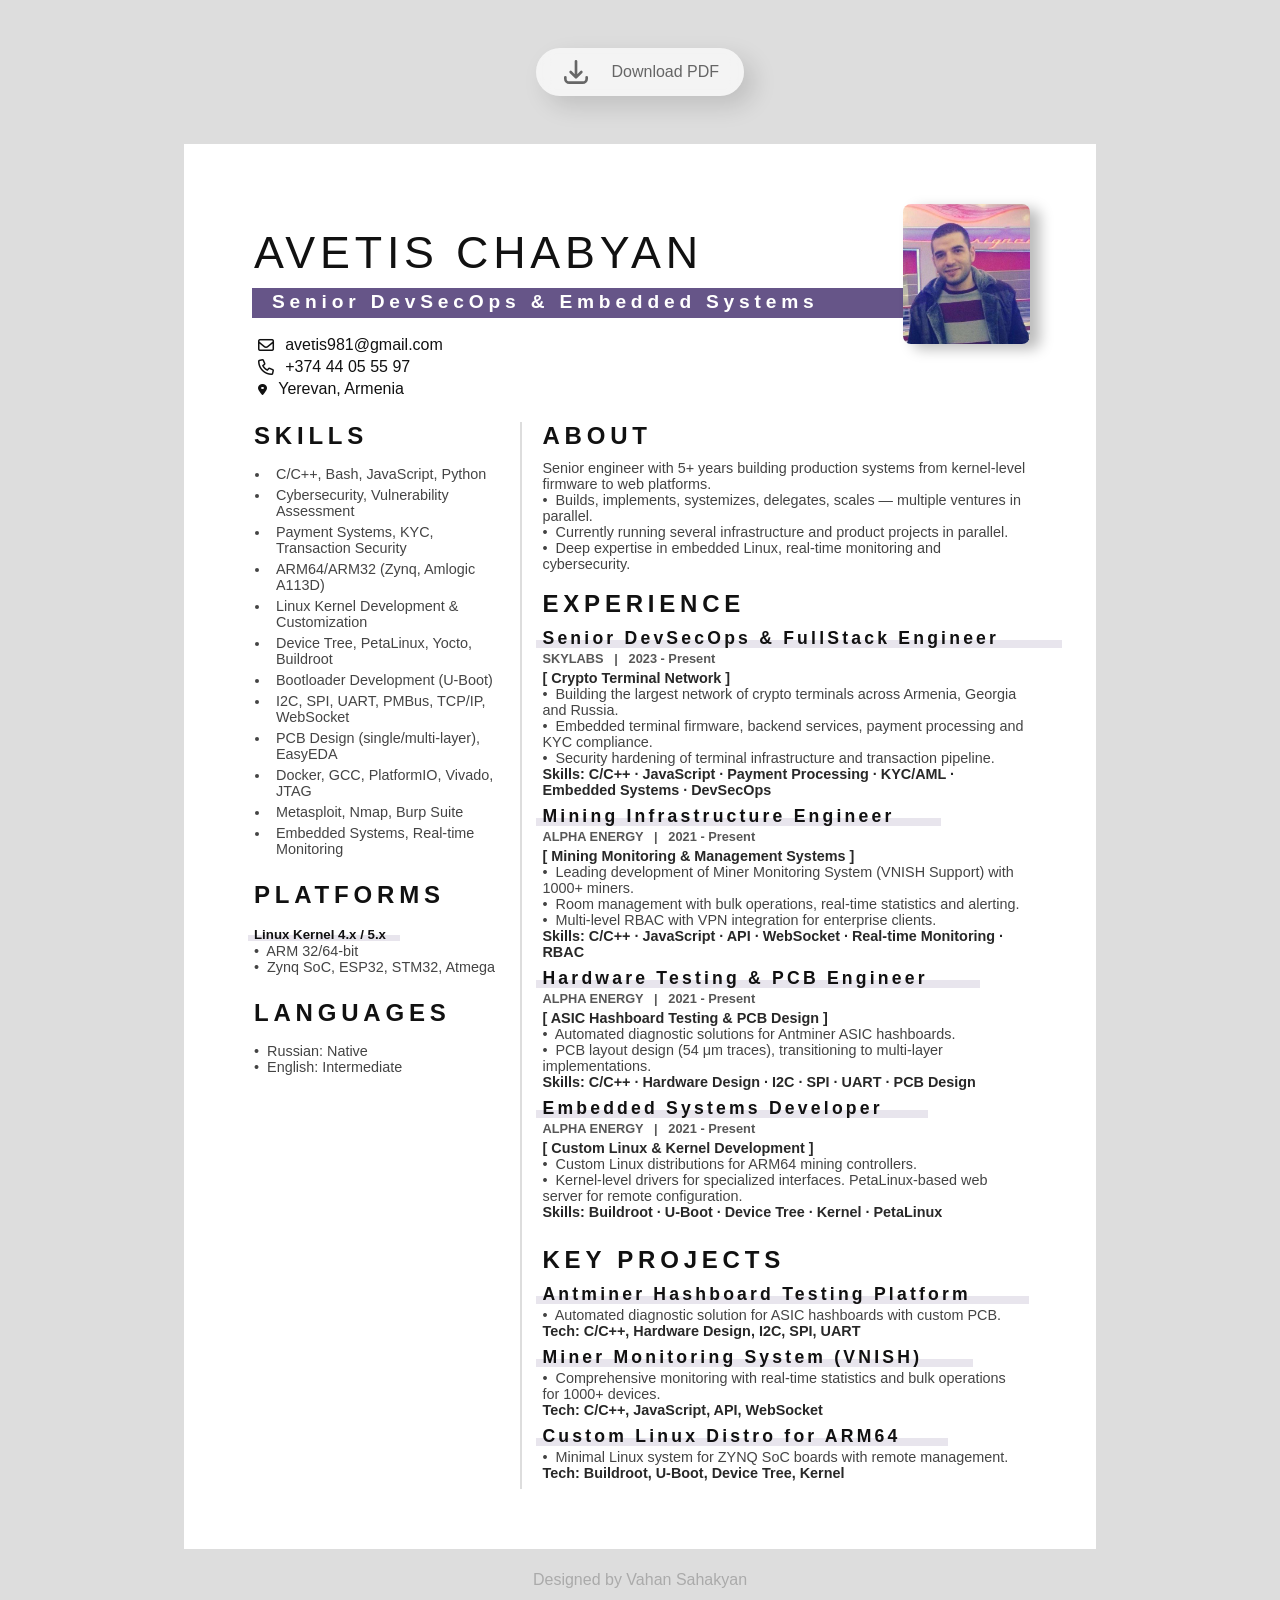
==== commit e8a9ffe8: "fix all audit failures: contacts, titles, SVG, timeline, download buttons - Fix SVG JSX attributes t" ====
--- a/avetis-chabyan/index.html
+++ b/avetis-chabyan/index.html
@@ -43,6 +43,24 @@
       <div class="a4-grid">
         <div class="left"></div>
         <div class="middle">
+          <a
+            id="download"
+            href="../download/AVETIS_CHABYAN_CV.pdf"
+            download="AVETIS_CHABYAN_CV"
+            ><svg
+              xmlns="http://www.w3.org/2000/svg"
+              fill="none"
+              viewBox="0 0 24 24"
+              stroke="currentColor"
+              stroke-width="2"
+            >
+              <path
+                stroke-linecap="round"
+                stroke-linejoin="round"
+                d="M4 16v1a3 3 0 003 3h10a3 3 0 003-3v-1m-4-4l-4 4m0 0l-4-4m4 4V4"
+              /></svg
+            ><span>Download PDF</span></a
+          >
           <div class="a4">
             <div class="wrapper">
               <header>
@@ -85,7 +103,7 @@
                       <li>PCB Design (single/multi-layer), EasyEDA</li>
                       <li>Docker, GCC, PlatformIO, Vivado, JTAG</li>
                       <li>Metasploit, Nmap, Burp Suite</li>
-                      <li>Real-time Monitoring Systems</li>
+                      <li>Embedded Systems, Real-time Monitoring</li>
                     </ul>
                   </div>
 
@@ -132,7 +150,7 @@
 
                     <!-- SKYLABS -->
                     <h3 class="experience-name">
-                      Senior FullStack &amp; DevSecOps Engineer
+                      Senior DevSecOps &amp; FullStack Engineer
                     </h3>
                     <div class="job-info">
                       <h4>
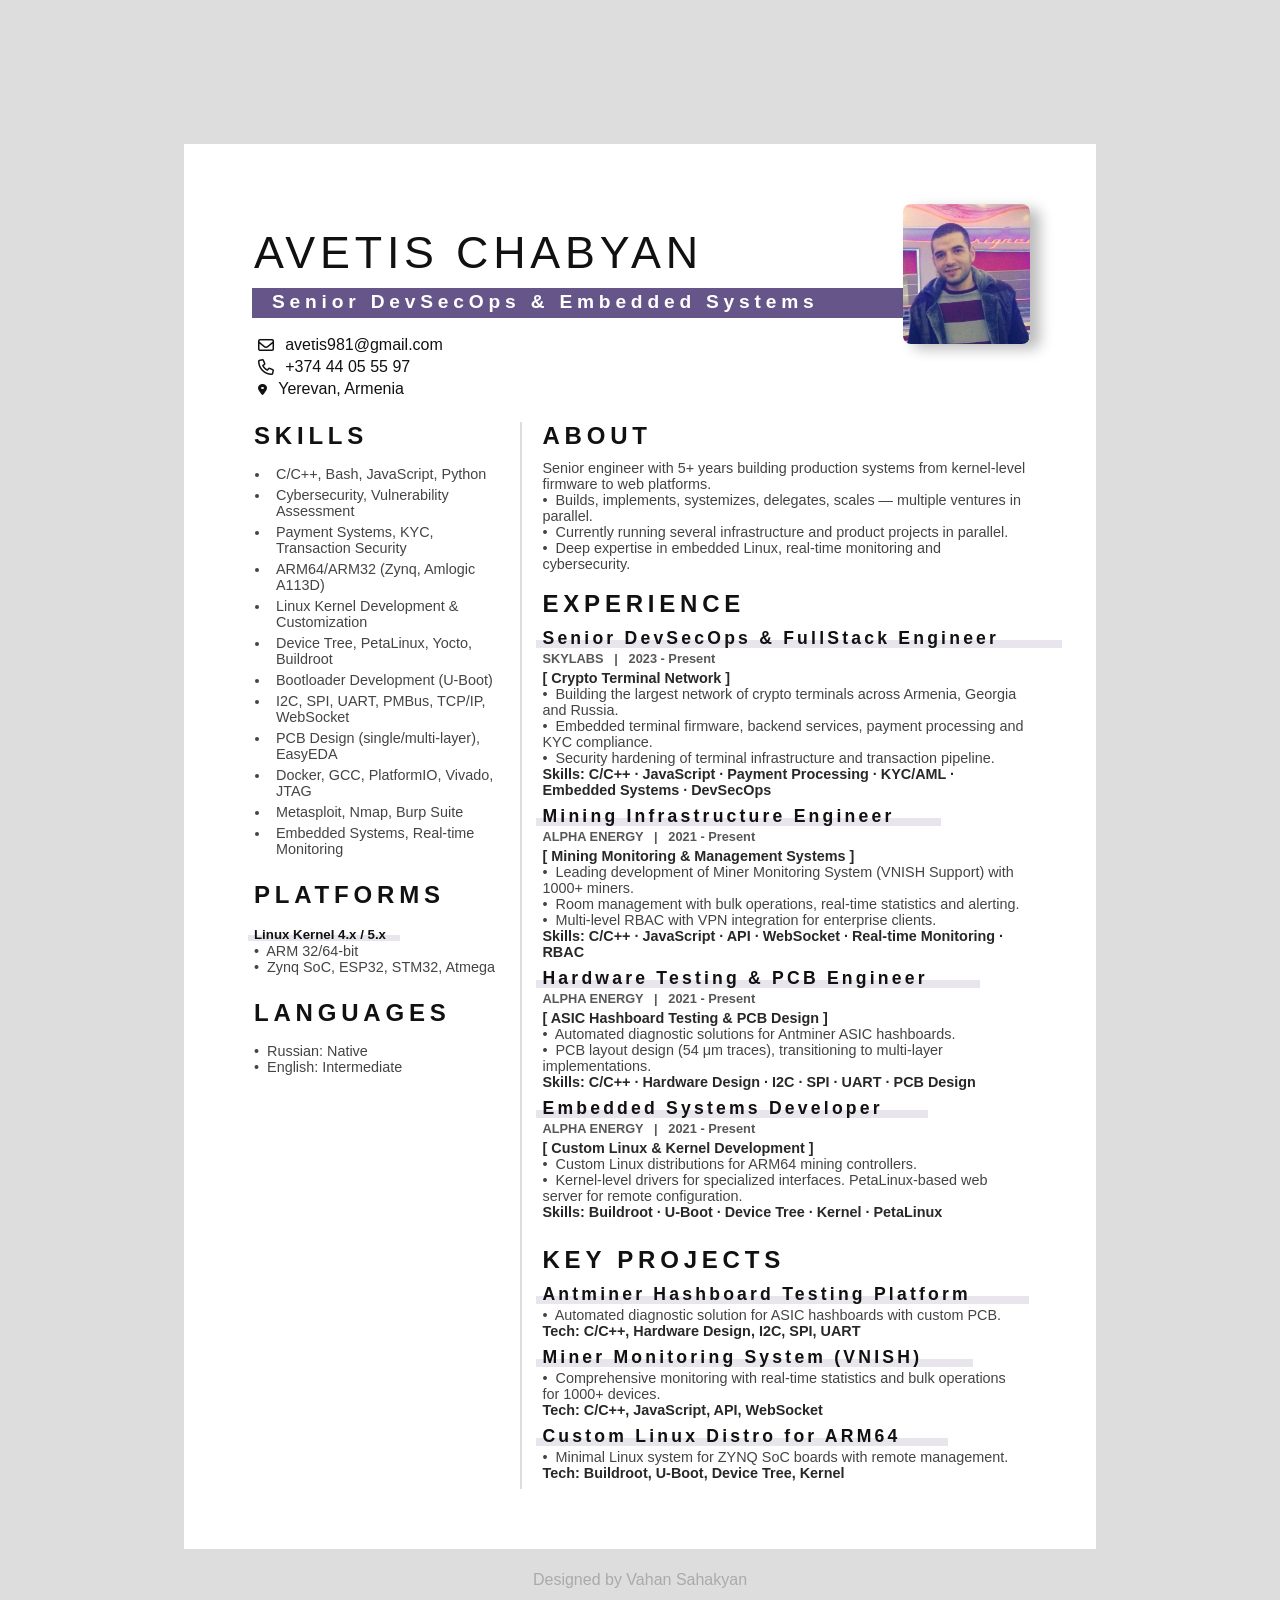
==== commit 5f3f8406: "remove download PDF buttons from all CVs Co-Authored-By: Claude Opus 4.6 <noreply@anthropic.com>" ====
--- a/avetis-chabyan/index.html
+++ b/avetis-chabyan/index.html
@@ -43,24 +43,6 @@
       <div class="a4-grid">
         <div class="left"></div>
         <div class="middle">
-          <a
-            id="download"
-            href="../download/AVETIS_CHABYAN_CV.pdf"
-            download="AVETIS_CHABYAN_CV"
-            ><svg
-              xmlns="http://www.w3.org/2000/svg"
-              fill="none"
-              viewBox="0 0 24 24"
-              stroke="currentColor"
-              stroke-width="2"
-            >
-              <path
-                stroke-linecap="round"
-                stroke-linejoin="round"
-                d="M4 16v1a3 3 0 003 3h10a3 3 0 003-3v-1m-4-4l-4 4m0 0l-4-4m4 4V4"
-              /></svg
-            ><span>Download PDF</span></a
-          >
           <div class="a4">
             <div class="wrapper">
               <header>
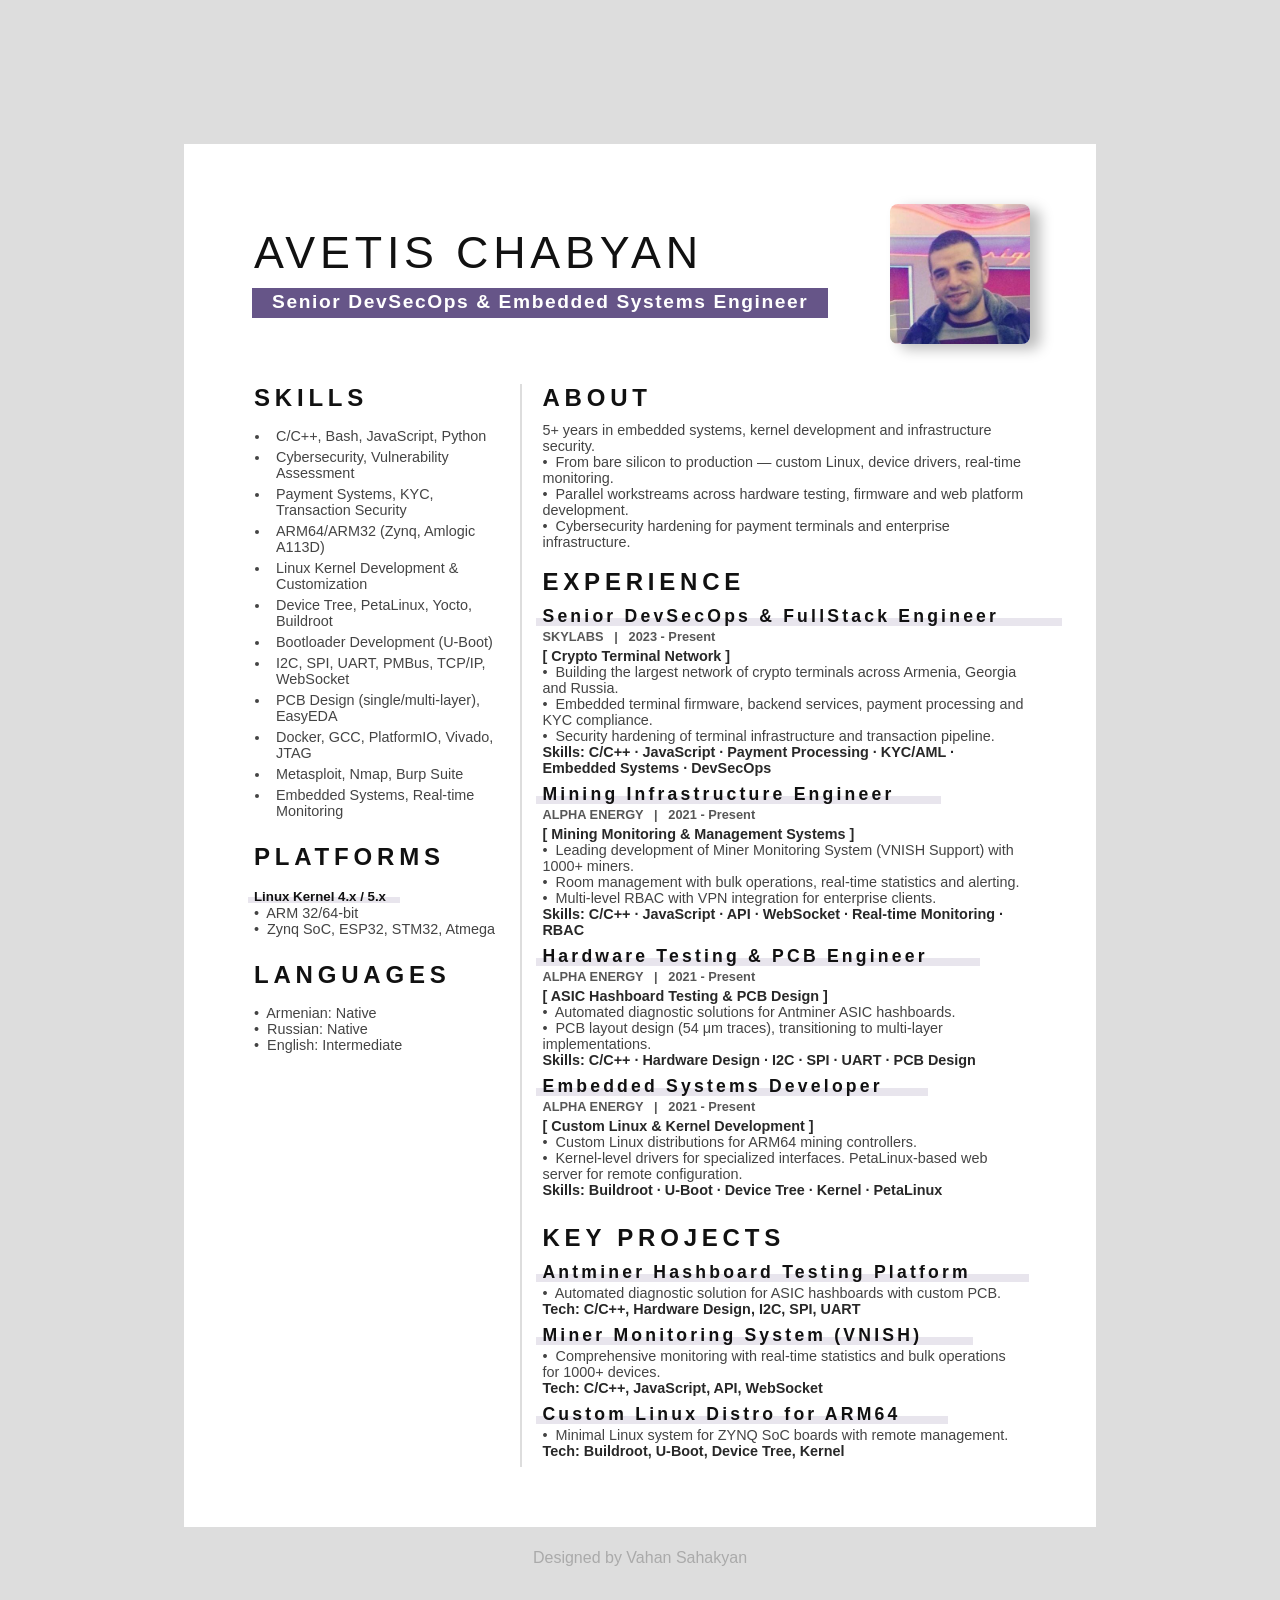
==== commit 66c494ab: "fix audit: languages, de-template Avetis about, reduce profession letter-spacing - Edgar/Avetis: Arm" ====
--- a/avetis-chabyan/index.html
+++ b/avetis-chabyan/index.html
@@ -104,6 +104,7 @@
                   <div class="education">
                     <section>
                       <div>
+                        <p>&bull;&nbsp; Armenian: Native</p>
                         <p>&bull;&nbsp; Russian: Native</p>
                         <p>&bull;&nbsp; English: Intermediate</p>
                       </div>
@@ -115,14 +116,14 @@
                     <!-- ABOUT START -->
                     <h2>ABOUT</h2>
                     <p>
-                      Senior engineer with 5+ years building production systems
-                      from kernel-level firmware to web platforms.
-                      <br />&bull;&nbsp; Builds, implements, systemizes,
-                      delegates, scales — multiple ventures in parallel.
-                      <br />&bull;&nbsp; Currently running several
-                      infrastructure and product projects in parallel.
-                      <br />&bull;&nbsp; Deep expertise in embedded Linux,
-                      real-time monitoring and cybersecurity.
+                      5+ years in embedded systems, kernel development
+                      and infrastructure security.
+                      <br />&bull;&nbsp; From bare silicon to production —
+                      custom Linux, device drivers, real-time monitoring.
+                      <br />&bull;&nbsp; Parallel workstreams across hardware
+                      testing, firmware and web platform development.
+                      <br />&bull;&nbsp; Cybersecurity hardening for payment
+                      terminals and enterprise infrastructure.
                     </p>
                     <br />
                     <!-- ABOUT END -->
--- a/style.css
+++ b/style.css
@@ -204,7 +204,7 @@
   font-size: 1.2rem;
   color: #ffffff;
   background-color: var(--primary-color);
-
+  letter-spacing: 0.1rem;
   line-height: 1.5em;
 }
 
@@ -469,39 +469,8 @@
 }
 
 section.pdf-mode-contacts {
-  display: flex;
-  margin: -3rem 0 1.5rem 1.5rem;
-  flex-direction: column;
-  gap: 4px;
-  width: fit-content;
-}
-section.pdf-mode-contacts div.pdf-mode-contacts__row {
-  display: flex;
-  align-items: center;
-  gap: 0.7rem;
+  display: none;
 }
 .cursor-pointer {
   cursor: pointer;
 }
-
-@media print {
-  #download,
-  .glass,
-  .sticker,
-  .project-cta {
-    display: none !important;
-  }
-  div.wrapper {
-    padding-top: 3.3rem !important;
-  }
-  html {
-    background: none;
-  }
-  .a4 {
-    box-shadow: none;
-    margin: 0;
-  }
-  .a4::after {
-    display: none;
-  }
-}
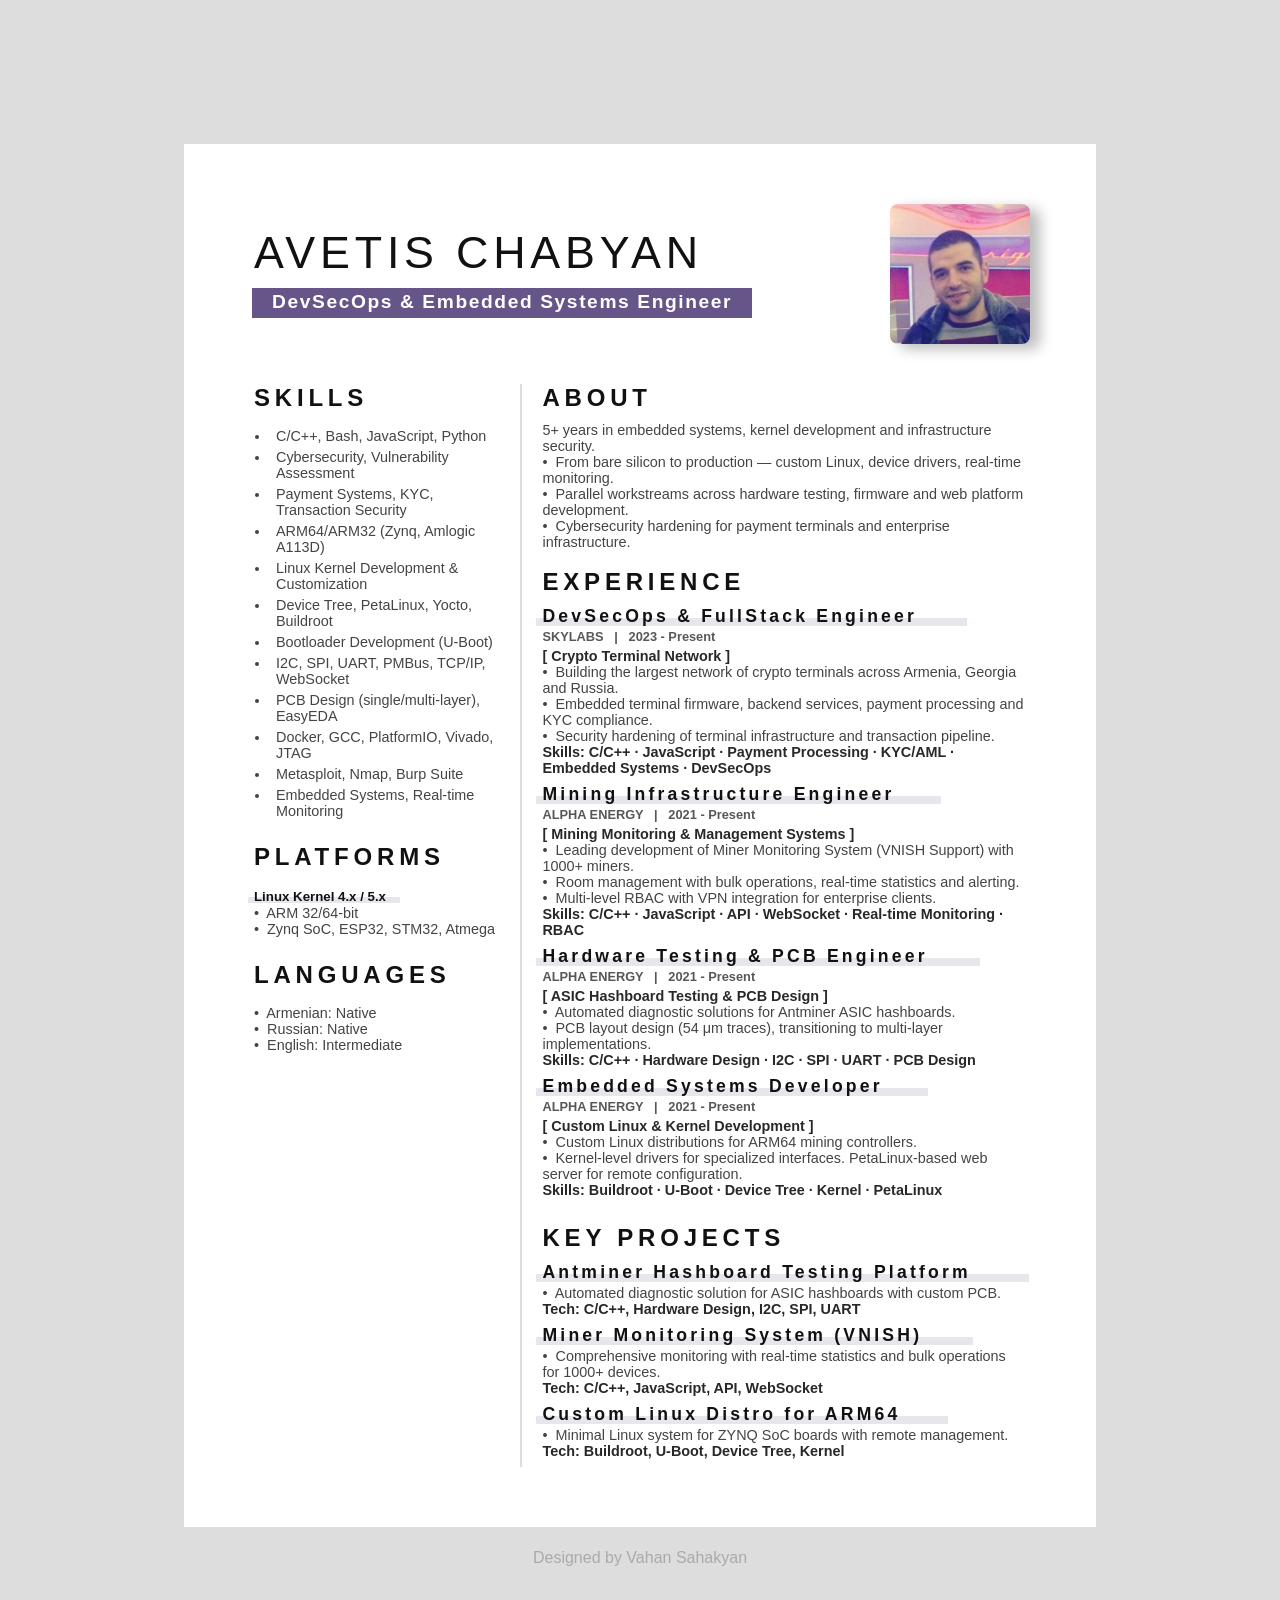
==== commit 8b0f5f91: "remove Senior prefix from Avetis titles Co-Authored-By: Claude Opus 4.6 <noreply@anthropic.com>" ====
--- a/avetis-chabyan/index.html
+++ b/avetis-chabyan/index.html
@@ -51,7 +51,7 @@
                     AVETIS
                     <span>CHABYAN</span>
                   </h1>
-                  <h4 class="profession">Senior DevSecOps & Embedded Systems Engineer</h4>
+                  <h4 class="profession">DevSecOps & Embedded Systems Engineer</h4>
                 </div>
                 <div class="avatar-avetis"></div>
               </header>
@@ -133,7 +133,7 @@
 
                     <!-- SKYLABS -->
                     <h3 class="experience-name">
-                      Senior DevSecOps &amp; FullStack Engineer
+                      DevSecOps &amp; FullStack Engineer
                     </h3>
                     <div class="job-info">
                       <h4>
